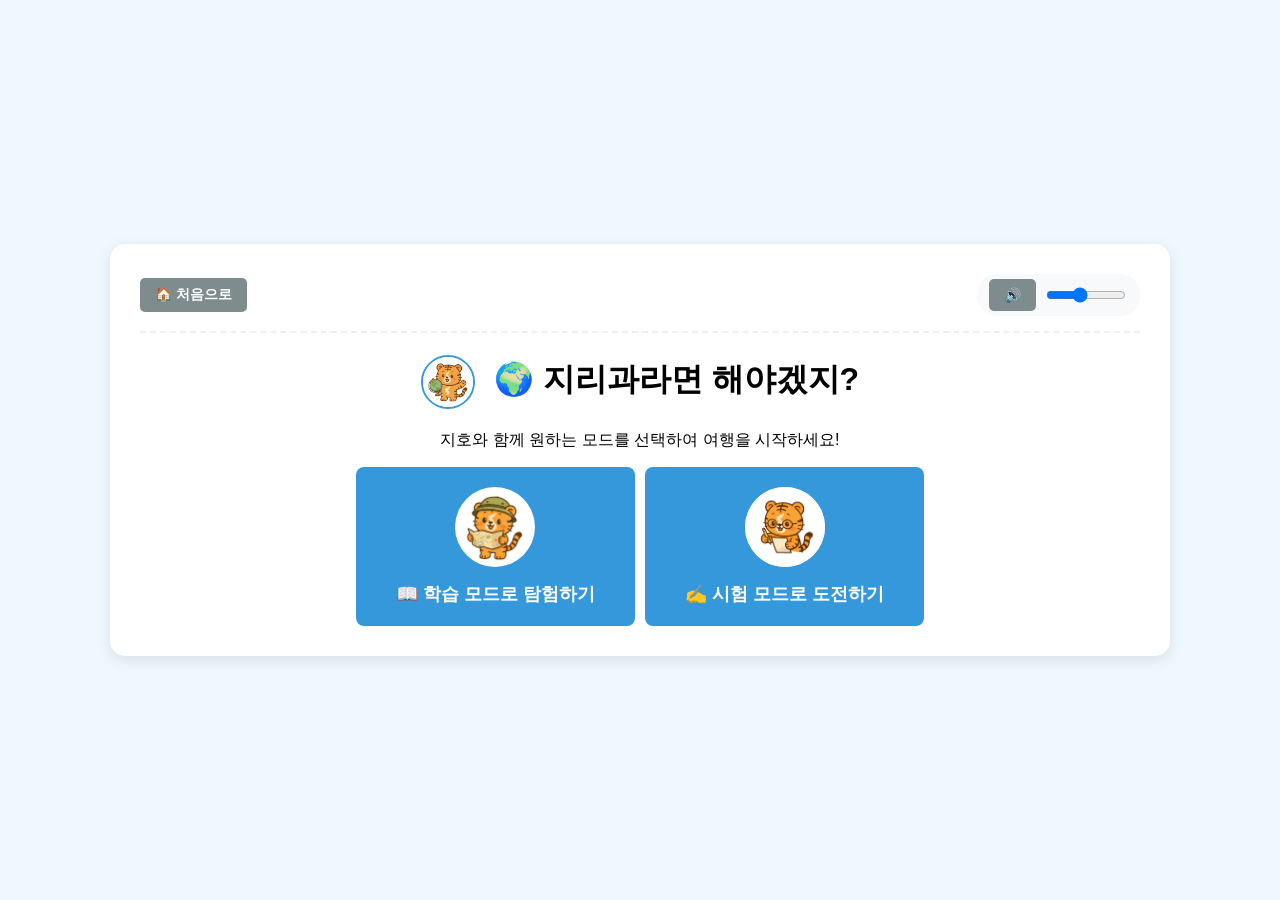
==== index.html @ 0ae81a1b "Add files via upload" ====
<!DOCTYPE html>
<html lang="ko">
<head>
    <meta charset="UTF-8">
    <meta name="viewport" content="width=device-width, initial-scale=1.0">
    <title>공주대학교 지리교육과 세계지도 여행</title>
    <link rel="stylesheet" href="style.css">
</head>
<body>
    <div id="game-container">
        <div id="top-bar">
            <button class="btn-home" onclick="goHome()">🏠 처음으로</button>
            <div class="audio-controls">
                <button id="mute-btn" class="btn-home" onclick="toggleMute()">🔊</button>
                <input type="range" id="volume-slider" min="0" max="1" step="0.05" value="0.4" oninput="changeVolume(this.value)">
            </div>
            <span id="timer-display" style="display: none;">⏱️: 00:00</span>
        </div>

        <div id="step-mode" class="screen active">
            <h1><img src="assets/jiho_main.jpg" class="title-mascot" alt="지호" onerror="this.style.display='none'"> 🌍 지리과라면 해야겠지?</h1>
            <p>지호와 함께 원하는 모드를 선택하여 여행을 시작하세요!</p>
            <div class="button-group">
                <button class="btn mode-btn" onclick="selectMode('learning')">
                    <img src="assets/jiho_learn.jpg" class="btn-mascot" onerror="this.style.display='none'">
                    <br>📖 학습 모드로 탐험하기
                </button>
                <button class="btn mode-btn" onclick="selectMode('test')">
                    <img src="assets/jiho_test.jpg" class="btn-mascot" onerror="this.style.display='none'">
                    <br>✍️ 시험 모드로 도전하기
                </button>
            </div>
        </div>

        <div id="step-professor" class="screen">
            <h1>👨‍🏫 함께 학습할 교수님을 픽해주세요!</h1>
            <div class="card-container">
                <div class="card" onclick="selectProfessor('김종근 교수님')" onmouseenter="playHoverVoice('김종근 교수님')">
                    <img src="assets/prof_kim.jpg" class="prof-img" alt="사진" onerror="this.style.display='none'">
                    <h3>김종근 교수님</h3>
                </div>
                <div class="card" onclick="selectProfessor('임은진 교수님')" onmouseenter="playHoverVoice('임은진 교수님')">
                    <img src="assets/prof_lim.jpg" class="prof-img" alt="사진" onerror="this.style.display='none'">
                    <h3>임은진 교수님</h3>
                </div>
                <div class="card" onclick="selectProfessor('유재진 교수님')" onmouseenter="playHoverVoice('유재진 교수님')">
                    <img src="assets/prof_yoo.jpg" class="prof-img" alt="사진" onerror="this.style.display='none'">
                    <h3>유재진 교수님</h3>
                </div>
                <div class="card" onclick="selectProfessor('류주현 교수님')" onmouseenter="playHoverVoice('류주현 교수님')">
                    <img src="assets/prof_ryu.jpg" class="prof-img" alt="사진" onerror="this.style.display='none'">
                    <h3>류주현 교수님</h3>
                </div>
                <div class="card" onclick="selectProfessor('박지훈 교수님')" onmouseenter="playHoverVoice('박지훈 교수님')">
                    <img src="assets/prof_park.jpg" class="prof-img" alt="사진" onerror="this.style.display='none'">
                    <h3>박지훈 교수님</h3>
                </div>
            </div>
        </div>

        <div id="step-region" class="screen">
            <h1>✈️ 어디로 떠나볼까요?</h1>
            
            <h3 style="color: #2c3e50; margin-top: 20px; font-size: 18px;">🔹 아시아</h3>
            <div class="button-group">
                <button class="btn region-btn" onclick="selectRegion('NortheastAsia')">동북아시아</button>
                <button class="btn region-btn" onclick="selectRegion('SoutheastAsia')">동남아시아</button>
                <button class="btn region-btn" onclick="selectRegion('SouthAsia')">남부아시아</button>
                <button class="btn region-btn" onclick="selectRegion('SouthwestAsia')">서남아시아</button>
            </div>

            <h3 style="color: #2c3e50; margin-top: 20px; font-size: 18px;">🔹 아메리카</h3>
            <div class="button-group">
                <button class="btn region-btn" onclick="selectRegion('NorthAmerica')">북아메리카</button>
                <button class="btn region-btn" onclick="selectRegion('CentralAmerica')">중앙아메리카</button>
                <button class="btn region-btn" onclick="selectRegion('SouthAmerica')">남아메리카</button>
            </div>

            <h3 style="color: #2c3e50; margin-top: 20px; font-size: 18px;">🔹 유럽 / 아프리카 / 오세아니아</h3>
            <div class="button-group">
                <button class="btn region-btn" onclick="selectRegion('Europe')">유럽</button>
                <button class="btn region-btn" onclick="selectRegion('Africa')">아프리카</button>
                <button class="btn region-btn" onclick="selectRegion('Oceania')">오세아니아</button>
            </div>
        </div>

        <div id="step-count" class="screen">
            <h1>📝 몇 문제를 풀어볼까요?</h1>
            <div class="button-group">
                <button class="btn count-btn" onclick="setQuestionCount(10)">10문제</button>
                <button class="btn count-btn" onclick="setQuestionCount(30)">30문제</button>
                <button class="btn count-btn" onclick="setQuestionCount(0)">전체 문제</button>
            </div>
        </div>

        <div id="step-game" class="screen">
            <h1 id="game-title">🌍 여행 중...</h1>
            <div id="map-area">
                <div id="map-inner">
                    <img id="map-bg" src="" alt="지역 지도">
                </div>
                <div id="toast-popup">
                    <img id="toast-img" src="" alt="지호리액션" onerror="this.style.display='none'">
                    <span id="toast-text">결과 메시지</span>
                </div>
            </div>
            <div id="quiz-area">
                <div class="quiz-instruction-box">
                    <img src="assets/jiho_teach.jpg" class="teach-mascot" onerror="this.style.display='none'">
                    <p id="quiz-instruction">📍 위치를 확인하고 정답을 적어주세요!</p>
                </div>
                <div id="input-group">
                    <input type="text" id="input-country" placeholder="국가명" autocomplete="off">
                    <input type="text" id="input-capital" placeholder="수도명" autocomplete="off">
                </div>
                <button class="btn" onclick="checkAnswer()">정답 확인</button>
            </div>
        </div>
    </div>
    <script src="script.js"></script>
</body>
</html>
---- style.css ----
body { font-family: 'Malgun Gothic', sans-serif; background-color: #f0f8ff; display: flex; justify-content: center; align-items: center; min-height: 100vh; margin: 0; text-align: center; }
#game-container { background: white; padding: 30px; border-radius: 15px; box-shadow: 0 4px 15px rgba(0,0,0,0.1); width: 90%; max-width: 1000px; position: relative; }
.title-mascot { width: 50px; height: 50px; border-radius: 50%; vertical-align: middle; margin-right: 10px; border: 2px solid #3498db; }
.btn-mascot { width: 80px; height: 80px; border-radius: 50%; margin-bottom: 10px; background-color: white; }
.teach-mascot { width: 60px; height: 60px; border-radius: 50%; vertical-align: middle; margin-right: 15px; }
.quiz-instruction-box { display: flex; justify-content: center; align-items: center; margin-bottom: 15px; background-color: #f1f2f6; padding: 10px; border-radius: 15px; }
#top-bar { display: flex; justify-content: space-between; align-items: center; margin-bottom: 20px; padding-bottom: 15px; border-bottom: 2px dashed #ecf0f1; }
.audio-controls { display: flex; align-items: center; gap: 8px; background-color: #f8f9fa; padding: 5px 12px; border-radius: 20px; }
#volume-slider { width: 80px; cursor: pointer; }
.btn-home { background-color: #7f8c8d; color: white; border: none; padding: 8px 15px; border-radius: 5px; cursor: pointer; font-size: 14px; font-weight: bold; }
#timer-display { font-size: 14px; color: #d35400; font-weight: bold; background-color: #fdebd0; padding: 5px 10px; border-radius: 5px; }
.screen { display: none; }
.screen.active { display: block; }
.button-group { display: flex; flex-wrap: wrap; justify-content: center; gap: 10px; }
.btn { padding: 10px 20px; font-size: 15px; border: none; border-radius: 8px; cursor: pointer; background-color: #3498db; color: white; font-weight: bold; transition: all 0.2s; }
.btn:hover { background-color: #2980b9; }
.mode-btn { padding: 20px 40px; font-size: 18px; }

.card-container { display: flex; justify-content: center; flex-wrap: wrap; gap: 15px; }
.card { border: 2px solid #eee; border-radius: 10px; padding: 15px; cursor: pointer; transition: all 0.2s; width: 150px; }
.card:hover { border-color: #3498db; background-color: #f7fbfe; }
.prof-img { width: 70px; height: 70px; background-color: #ecf0f1; border-radius: 50%; display: block; margin: 0 auto 10px auto; object-fit: cover; }

#map-area { position: relative; width: 100%; height: 600px; background-color: white; border: 2px solid #bdc3c7; border-radius: 10px; margin-bottom: 20px; overflow: hidden; display: flex; align-items: center; justify-content: center; }
#map-inner { position: relative; display: inline-block; max-width: 100%; max-height: 100%; cursor: crosshair; }
#map-bg { max-width: 100%; max-height: 600px; display: block; pointer-events: none; }
.map-dot { position: absolute; width: 6px; height: 6px; background-color: #ff3b30; border-radius: 50%; border: 1px solid white; box-shadow: 0 0 5px rgba(0,0,0,0.9); transform: translate(-50%, -50%) !important; animation: pulse 0.8s infinite alternate; pointer-events: auto; }
@keyframes pulse { from { transform: translate(-50%, -50%) scale(1); } to { transform: translate(-50%, -50%) scale(1.3); } }

#toast-popup { position: absolute; top: 50%; left: 50%; transform: translate(-50%, -50%); padding: 15px 30px; border-radius: 30px; font-size: 20px; font-weight: bold; color: white; z-index: 1000; opacity: 0; visibility: hidden; transition: 0.3s; display: flex; align-items: center; gap: 15px; }
#toast-popup.show { opacity: 1; visibility: visible; transform: translate(-50%, -60%); }
#toast-img { width: 60px; height: 60px; border-radius: 50%; background-color: white; }
.toast-success { background-color: rgba(46, 204, 113, 0.95); }
.toast-error { background-color: rgba(231, 76, 60, 0.95); }
#quiz-area input { padding: 12px; margin: 5px; border: 2px solid #ddd; border-radius: 8px; width: 160px; text-align: center; }
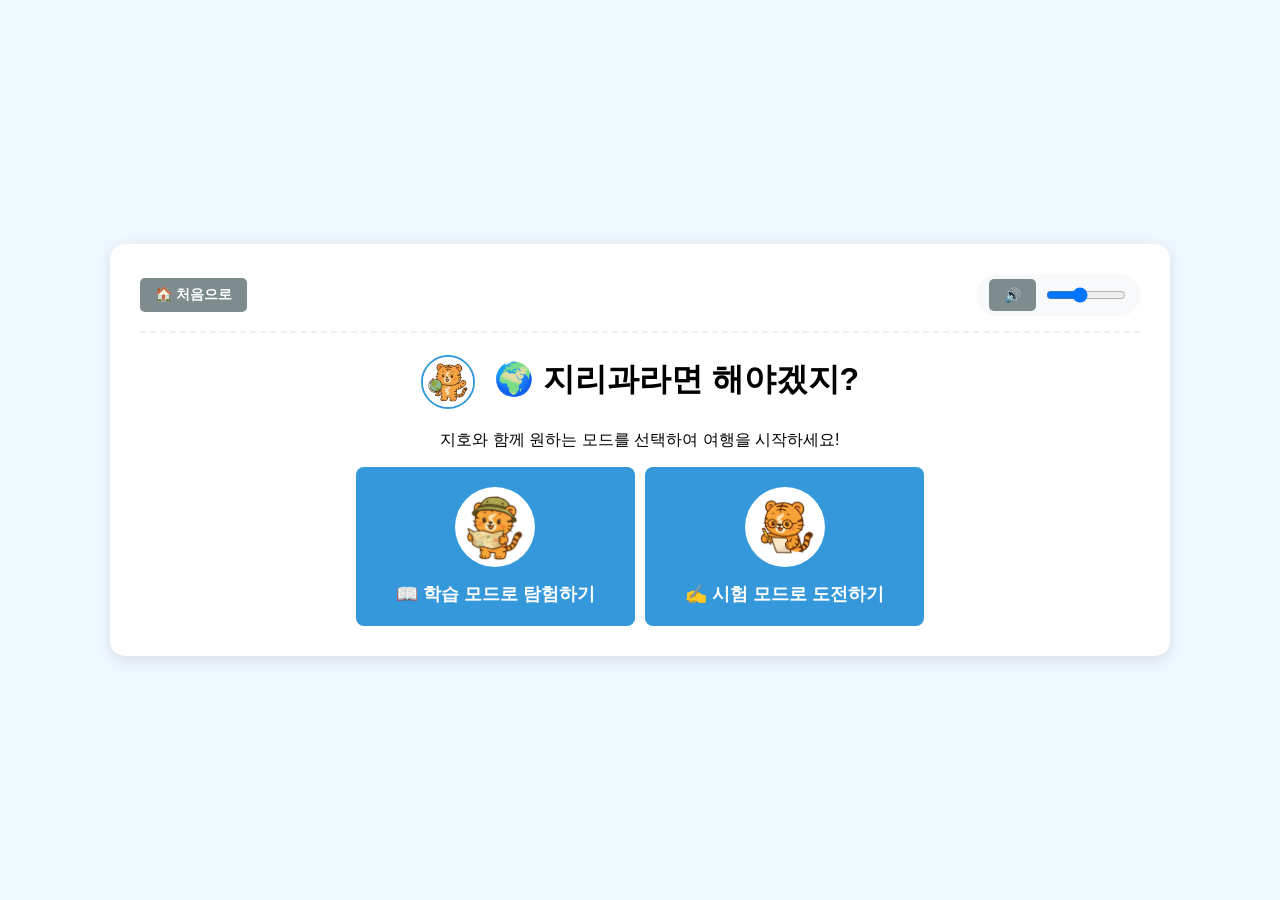
==== commit eda3e5ec: "Add files via upload" ====
--- a/index.html
+++ b/index.html
@@ -51,9 +51,9 @@
                     <img src="assets/prof_ryu.jpg" class="prof-img" alt="사진" onerror="this.style.display='none'">
                     <h3>류주현 교수님</h3>
                 </div>
-                <div class="card" onclick="selectProfessor('박지훈 교수님')" onmouseenter="playHoverVoice('박지훈 교수님')">
-                    <img src="assets/prof_park.jpg" class="prof-img" alt="사진" onerror="this.style.display='none'">
-                    <h3>박지훈 교수님</h3>
+                <div class="card disabled-card">
+                    <img src="assets/prof_park.jpg" class="prof-img" alt="박지훈 교수님 사진 오류">
+                    <h3 style="color:#7f8c8d;">박지훈 교수님<br><small>(쉬는 중 ☕)</small></h3>
                 </div>
             </div>
         </div>
@@ -84,15 +84,6 @@
             </div>
         </div>
 
-        <div id="step-count" class="screen">
-            <h1>📝 몇 문제를 풀어볼까요?</h1>
-            <div class="button-group">
-                <button class="btn count-btn" onclick="setQuestionCount(10)">10문제</button>
-                <button class="btn count-btn" onclick="setQuestionCount(30)">30문제</button>
-                <button class="btn count-btn" onclick="setQuestionCount(0)">전체 문제</button>
-            </div>
-        </div>
-
         <div id="step-game" class="screen">
             <h1 id="game-title">🌍 여행 중...</h1>
             <div id="map-area">
--- a/style.css
+++ b/style.css
@@ -16,9 +16,12 @@
 .btn:hover { background-color: #2980b9; }
 .mode-btn { padding: 20px 40px; font-size: 18px; }
 
+/* 교수님 카드: 준비중/쉬는중 회색처리 스타일 포함 */
 .card-container { display: flex; justify-content: center; flex-wrap: wrap; gap: 15px; }
 .card { border: 2px solid #eee; border-radius: 10px; padding: 15px; cursor: pointer; transition: all 0.2s; width: 150px; }
 .card:hover { border-color: #3498db; background-color: #f7fbfe; }
+.disabled-card { opacity: 0.5; filter: grayscale(100%); cursor: not-allowed; }
+.disabled-card:hover { border-color: #eee; background-color: white; }
 .prof-img { width: 70px; height: 70px; background-color: #ecf0f1; border-radius: 50%; display: block; margin: 0 auto 10px auto; object-fit: cover; }
 
 #map-area { position: relative; width: 100%; height: 600px; background-color: white; border: 2px solid #bdc3c7; border-radius: 10px; margin-bottom: 20px; overflow: hidden; display: flex; align-items: center; justify-content: center; }
@@ -27,7 +30,9 @@
 .map-dot { position: absolute; width: 6px; height: 6px; background-color: #ff3b30; border-radius: 50%; border: 1px solid white; box-shadow: 0 0 5px rgba(0,0,0,0.9); transform: translate(-50%, -50%) !important; animation: pulse 0.8s infinite alternate; pointer-events: auto; }
 @keyframes pulse { from { transform: translate(-50%, -50%) scale(1); } to { transform: translate(-50%, -50%) scale(1.3); } }
 
+/* 팝업 글씨 두 줄 처리 */
 #toast-popup { position: absolute; top: 50%; left: 50%; transform: translate(-50%, -50%); padding: 15px 30px; border-radius: 30px; font-size: 20px; font-weight: bold; color: white; z-index: 1000; opacity: 0; visibility: hidden; transition: 0.3s; display: flex; align-items: center; gap: 15px; }
+#toast-text { white-space: pre-line; text-align: left; line-height: 1.4; }
 #toast-popup.show { opacity: 1; visibility: visible; transform: translate(-50%, -60%); }
 #toast-img { width: 60px; height: 60px; border-radius: 50%; background-color: white; }
 .toast-success { background-color: rgba(46, 204, 113, 0.95); }
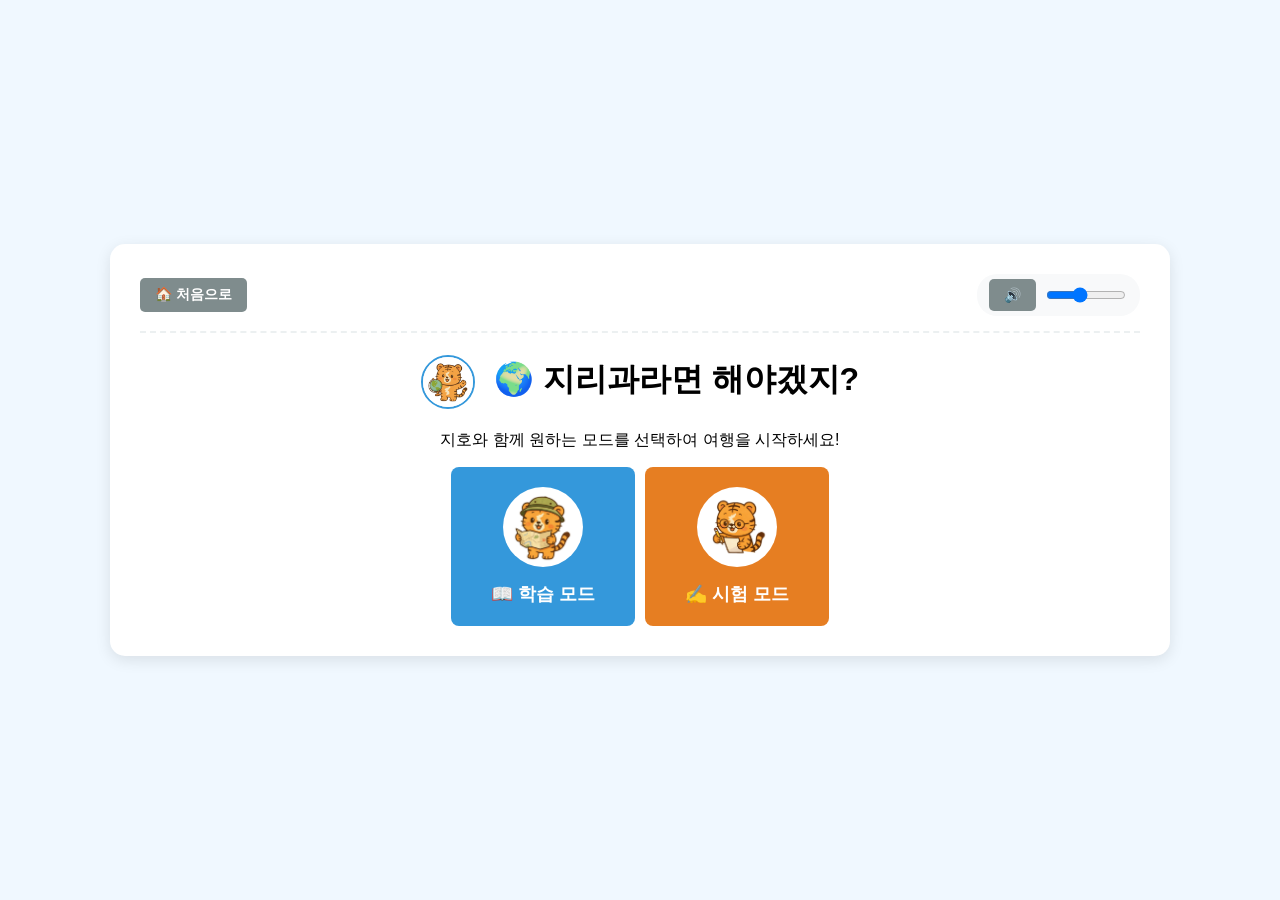
==== commit 65d4f513: "Add files via upload" ====
--- a/index.html
+++ b/index.html
@@ -8,6 +8,7 @@
 </head>
 <body>
     <div id="game-container">
+        <!-- 🎵 상단 네비게이션 바 -->
         <div id="top-bar">
             <button class="btn-home" onclick="goHome()">🏠 처음으로</button>
             <div class="audio-controls">
@@ -17,23 +18,41 @@
             <span id="timer-display" style="display: none;">⏱️: 00:00</span>
         </div>
 
+        <!-- 1단계: 메인 모드 선택 -->
         <div id="step-mode" class="screen active">
             <h1><img src="assets/jiho_main.jpg" class="title-mascot" alt="지호" onerror="this.style.display='none'"> 🌍 지리과라면 해야겠지?</h1>
             <p>지호와 함께 원하는 모드를 선택하여 여행을 시작하세요!</p>
             <div class="button-group">
-                <button class="btn mode-btn" onclick="selectMode('learning')">
+                <!-- 학습, 시험 모두 1.5단계로 넘어갑니다 -->
+                <button class="btn mode-btn" onclick="showSubMode('learn')">
                     <img src="assets/jiho_learn.jpg" class="btn-mascot" onerror="this.style.display='none'">
-                    <br>📖 학습 모드로 탐험하기
+                    <br>📖 학습 모드
                 </button>
-                <button class="btn mode-btn" onclick="selectMode('test')">
+                <button class="btn mode-btn" onclick="showSubMode('test')" style="background-color: #e67e22;">
                     <img src="assets/jiho_test.jpg" class="btn-mascot" onerror="this.style.display='none'">
-                    <br>✍️ 시험 모드로 도전하기
+                    <br>✍️ 시험 모드
                 </button>
             </div>
         </div>
 
+        <!-- 1.5단계: 세부 모드 선택 (국가 vs 국가+수도) -->
+        <div id="step-sub-mode" class="screen">
+            <h1 id="step-sub-mode-title">📖 어떻게 진행할까요?</h1>
+            <div class="button-group">
+                <button class="btn mode-btn" onclick="setSubMode('country')">
+                    <img src="assets/jiho_learn.jpg" class="btn-mascot" onerror="this.style.display='none'">
+                    <br>🗺️ 국가만
+                </button>
+                <button class="btn mode-btn" onclick="setSubMode('all')">
+                    <img src="assets/jiho_learn.jpg" class="btn-mascot" onerror="this.style.display='none'">
+                    <br>🏛️ 국가 + 수도
+                </button>
+            </div>
+        </div>
+
+        <!-- 2단계: 가이드 선택 -->
         <div id="step-professor" class="screen">
-            <h1>👨‍🏫 함께 학습할 교수님을 픽해주세요!</h1>
+            <h1>👨‍🏫 함께할 교수님을 픽해주세요!</h1>
             <div class="card-container">
                 <div class="card" onclick="selectProfessor('김종근 교수님')" onmouseenter="playHoverVoice('김종근 교수님')">
                     <img src="assets/prof_kim.jpg" class="prof-img" alt="사진" onerror="this.style.display='none'">
@@ -52,12 +71,13 @@
                     <h3>류주현 교수님</h3>
                 </div>
                 <div class="card disabled-card">
-                    <img src="assets/prof_park.jpg" class="prof-img" alt="박지훈 교수님 사진 오류">
+                    <img src="assets/prof_park.jpg" class="prof-img" alt="박지훈 교수님">
                     <h3 style="color:#7f8c8d;">박지훈 교수님<br><small>(쉬는 중 ☕)</small></h3>
                 </div>
             </div>
         </div>
 
+        <!-- 3단계: 지역 선택 -->
         <div id="step-region" class="screen">
             <h1>✈️ 어디로 떠나볼까요?</h1>
             
@@ -84,6 +104,7 @@
             </div>
         </div>
 
+        <!-- 4단계: 메인 게임 -->
         <div id="step-game" class="screen">
             <h1 id="game-title">🌍 여행 중...</h1>
             <div id="map-area">
@@ -91,7 +112,7 @@
                     <img id="map-bg" src="" alt="지역 지도">
                 </div>
                 <div id="toast-popup">
-                    <img id="toast-img" src="" alt="지호리액션" onerror="this.style.display='none'">
+                    <img id="toast-img" src="" alt="리액션">
                     <span id="toast-text">결과 메시지</span>
                 </div>
             </div>
@@ -104,7 +125,7 @@
                     <input type="text" id="input-country" placeholder="국가명" autocomplete="off">
                     <input type="text" id="input-capital" placeholder="수도명" autocomplete="off">
                 </div>
-                <button class="btn" onclick="checkAnswer()">정답 확인</button>
+                <button class="btn" id="submit-btn" onclick="checkAnswer()">정답 확인</button>
             </div>
         </div>
     </div>
--- a/style.css
+++ b/style.css
@@ -16,7 +16,6 @@
 .btn:hover { background-color: #2980b9; }
 .mode-btn { padding: 20px 40px; font-size: 18px; }
 
-/* 교수님 카드: 준비중/쉬는중 회색처리 스타일 포함 */
 .card-container { display: flex; justify-content: center; flex-wrap: wrap; gap: 15px; }
 .card { border: 2px solid #eee; border-radius: 10px; padding: 15px; cursor: pointer; transition: all 0.2s; width: 150px; }
 .card:hover { border-color: #3498db; background-color: #f7fbfe; }
@@ -30,11 +29,18 @@
 .map-dot { position: absolute; width: 6px; height: 6px; background-color: #ff3b30; border-radius: 50%; border: 1px solid white; box-shadow: 0 0 5px rgba(0,0,0,0.9); transform: translate(-50%, -50%) !important; animation: pulse 0.8s infinite alternate; pointer-events: auto; }
 @keyframes pulse { from { transform: translate(-50%, -50%) scale(1); } to { transform: translate(-50%, -50%) scale(1.3); } }
 
-/* 팝업 글씨 두 줄 처리 */
-#toast-popup { position: absolute; top: 50%; left: 50%; transform: translate(-50%, -50%); padding: 15px 30px; border-radius: 30px; font-size: 20px; font-weight: bold; color: white; z-index: 1000; opacity: 0; visibility: hidden; transition: 0.3s; display: flex; align-items: center; gap: 15px; }
-#toast-text { white-space: pre-line; text-align: left; line-height: 1.4; }
-#toast-popup.show { opacity: 1; visibility: visible; transform: translate(-50%, -60%); }
-#toast-img { width: 60px; height: 60px; border-radius: 50%; background-color: white; }
-.toast-success { background-color: rgba(46, 204, 113, 0.95); }
-.toast-error { background-color: rgba(231, 76, 60, 0.95); }
+/* 📌 [중요 수정] 팝업창 디자인 전면 수정: 세로 배치, 사진이 위로 */
+#toast-popup { position: absolute; top: 50%; left: 50%; transform: translate(-50%, -50%) scale(0.9); padding: 20px; border-radius: 20px; font-weight: bold; color: white; z-index: 1000; opacity: 0; visibility: hidden; transition: 0.3s; 
+    display: flex; flex-direction: column; /* 세로 배치 */ align-items: center; gap: 15px; box-shadow: 0 5px 20px rgba(0,0,0,0.3); min-width: 200px; }
+#toast-popup.show { opacity: 1; visibility: visible; transform: translate(-50%, -50%) scale(1); }
+
+/* 📌 팝업창 내 이미지 스타일 */
+#toast-img { width: 100px; height: 100px; border-radius: 50%; border: 4px solid white; background-color: white; object-fit: cover; display: block; /* 무조건 보이게 */ }
+
+/* 📌 팝업창 내 텍스트 스타일 */
+#toast-text { white-space: pre-line; text-align: center; line-height: 1.4; font-size: 20px; }
+
+.toast-success { background-color: rgba(46, 204, 113, 0.95); border: 2px solid #27ae60; }
+.toast-error { background-color: rgba(231, 76, 60, 0.95); border: 2px solid #c0392b; }
+
 #quiz-area input { padding: 12px; margin: 5px; border: 2px solid #ddd; border-radius: 8px; width: 160px; text-align: center; }
